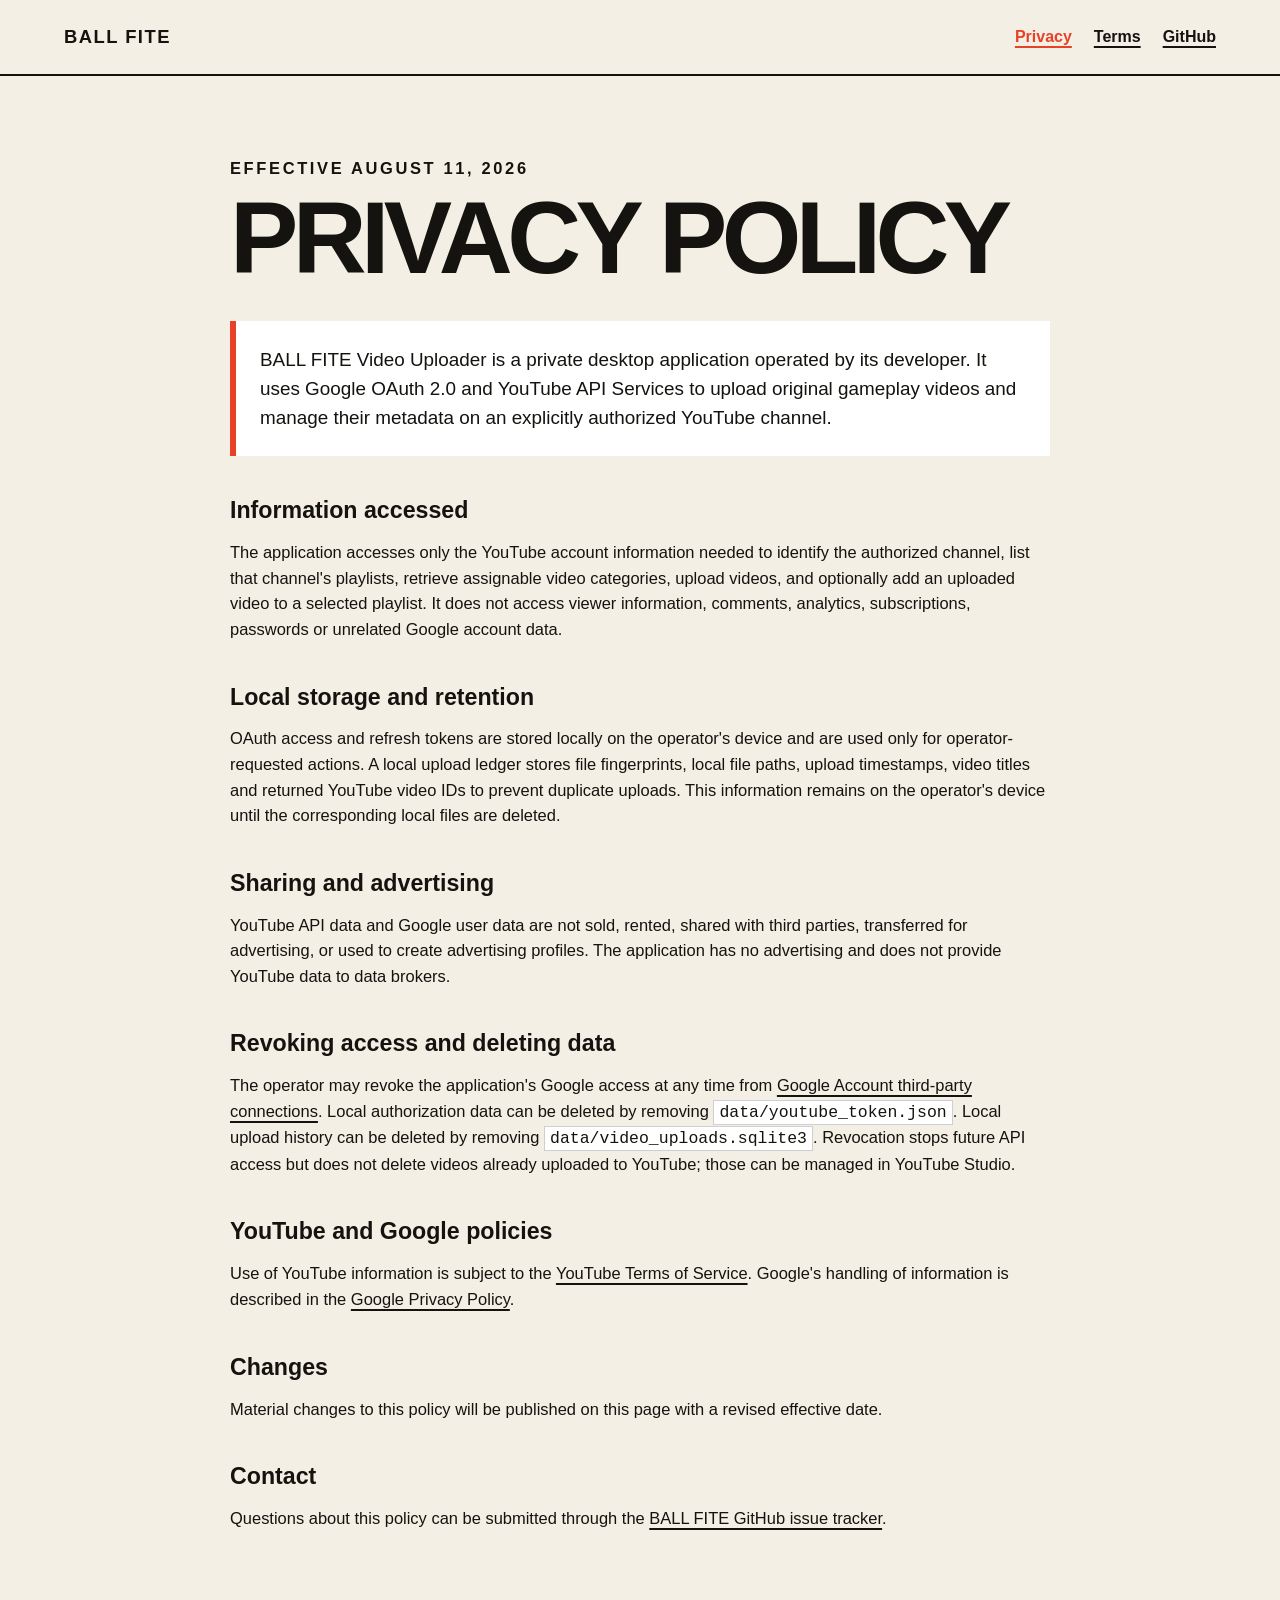
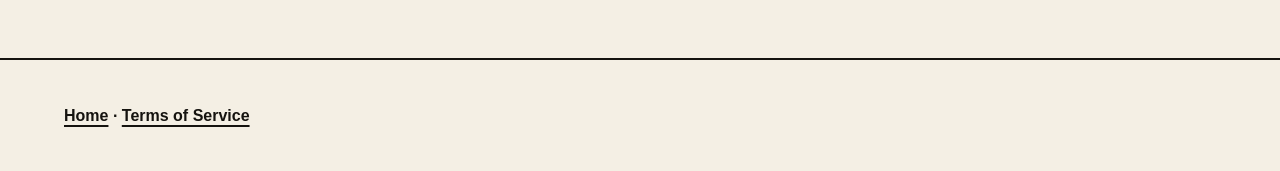
==== privacy.html @ 96cae881 "Publish BALL FITE uploader audit site" ====
<!doctype html>
<html lang="en">
<head>
  <meta charset="utf-8">
  <meta name="viewport" content="width=device-width, initial-scale=1">
  <title>Privacy Policy — BALL FITE Video Uploader</title>
  <link rel="stylesheet" href="styles.css">
</head>
<body>
  <header class="nav">
    <a class="brand" href="index.html">BALL FITE</a>
    <nav><a aria-current="page" href="privacy.html">Privacy</a><a href="terms.html">Terms</a><a href="https://github.com/chavaloart/circle-fight">GitHub</a></nav>
  </header>
  <main class="legal">
    <p class="eyebrow">EFFECTIVE AUGUST 11, 2026</p>
    <h1>Privacy Policy</h1>
    <p class="summary">BALL FITE Video Uploader is a private desktop application operated by its developer. It uses Google OAuth 2.0 and YouTube API Services to upload original gameplay videos and manage their metadata on an explicitly authorized YouTube channel.</p>

    <h2>Information accessed</h2>
    <p>The application accesses only the YouTube account information needed to identify the authorized channel, list that channel's playlists, retrieve assignable video categories, upload videos, and optionally add an uploaded video to a selected playlist. It does not access viewer information, comments, analytics, subscriptions, passwords or unrelated Google account data.</p>

    <h2>Local storage and retention</h2>
    <p>OAuth access and refresh tokens are stored locally on the operator's device and are used only for operator-requested actions. A local upload ledger stores file fingerprints, local file paths, upload timestamps, video titles and returned YouTube video IDs to prevent duplicate uploads. This information remains on the operator's device until the corresponding local files are deleted.</p>

    <h2>Sharing and advertising</h2>
    <p>YouTube API data and Google user data are not sold, rented, shared with third parties, transferred for advertising, or used to create advertising profiles. The application has no advertising and does not provide YouTube data to data brokers.</p>

    <h2>Revoking access and deleting data</h2>
    <p>The operator may revoke the application's Google access at any time from <a href="https://myaccount.google.com/connections">Google Account third-party connections</a>. Local authorization data can be deleted by removing <code>data/youtube_token.json</code>. Local upload history can be deleted by removing <code>data/video_uploads.sqlite3</code>. Revocation stops future API access but does not delete videos already uploaded to YouTube; those can be managed in YouTube Studio.</p>

    <h2>YouTube and Google policies</h2>
    <p>Use of YouTube information is subject to the <a href="https://www.youtube.com/t/terms">YouTube Terms of Service</a>. Google's handling of information is described in the <a href="https://policies.google.com/privacy">Google Privacy Policy</a>.</p>

    <h2>Changes</h2>
    <p>Material changes to this policy will be published on this page with a revised effective date.</p>

    <h2>Contact</h2>
    <p>Questions about this policy can be submitted through the <a href="https://github.com/chavaloart/circle-fight/issues">BALL FITE GitHub issue tracker</a>.</p>
  </main>
  <footer><p><a href="index.html">Home</a> · <a href="terms.html">Terms of Service</a></p></footer>
</body>
</html>
---- styles.css ----
:root {
  --ink: #15130f;
  --paper: #f4efe4;
  --red: #e74128;
  --yellow: #ffd447;
  --line: rgba(21, 19, 15, .2);
}
* { box-sizing: border-box; }
html { color: var(--ink); background: var(--paper); font-family: Arial, Helvetica, sans-serif; line-height: 1.55; }
body { margin: 0; }
a { color: inherit; text-decoration-thickness: 2px; text-underline-offset: 4px; }
.nav { min-height: 76px; display: flex; align-items: center; justify-content: space-between; gap: 24px; padding: 18px clamp(20px, 5vw, 72px); border-bottom: 2px solid var(--ink); }
.brand { font-size: 1.15rem; font-weight: 900; letter-spacing: .08em; text-decoration: none; }
nav { display: flex; flex-wrap: wrap; gap: 22px; font-weight: 700; }
nav a[aria-current="page"] { color: var(--red); }
main { width: min(1180px, calc(100% - 40px)); margin: 0 auto; }
.hero { min-height: 600px; padding: clamp(70px, 10vw, 140px) 0 90px; position: relative; }
.hero::after { content: ""; position: absolute; right: 2%; top: 18%; width: min(30vw, 340px); aspect-ratio: 1; border: 3px solid var(--ink); border-radius: 50%; background: var(--yellow); box-shadow: 18px 18px 0 var(--red); z-index: -1; }
.eyebrow { margin: 0 0 12px; font-size: .78rem; font-weight: 900; letter-spacing: .16em; }
h1 { margin: 0; max-width: 850px; font-size: clamp(3.4rem, 9vw, 8rem); line-height: .85; letter-spacing: -.055em; text-transform: uppercase; }
h1 span { color: var(--red); }
.lede { max-width: 650px; margin: 36px 0; font-size: clamp(1.15rem, 2vw, 1.5rem); }
.actions { display: flex; flex-wrap: wrap; gap: 12px; }
.button { display: inline-block; padding: 13px 18px; color: white; background: var(--ink); border: 2px solid var(--ink); font-weight: 800; text-decoration: none; }
.button.secondary { color: var(--ink); background: transparent; }
.panel, .api-note { display: grid; grid-template-columns: 1fr 1.4fr; gap: 42px; padding: 56px; border: 2px solid var(--ink); background: white; }
.panel h2, .api-note h2, .cards h2, .legal h2 { margin: 0 0 12px; line-height: 1.1; }
.panel p { margin: 0; font-size: 1.1rem; }
.cards { display: grid; grid-template-columns: repeat(3, 1fr); gap: 0; margin: 28px 0; border: 2px solid var(--ink); background: var(--yellow); }
.cards article { padding: 34px; border-right: 2px solid var(--ink); }
.cards article:last-child { border-right: 0; }
.cards span { font-weight: 900; color: var(--red); }
.api-note { grid-template-columns: auto 1fr; align-items: center; margin-bottom: 80px; background: var(--red); color: white; }
.play { display: grid; place-items: center; width: 82px; height: 58px; border-radius: 16px; color: var(--red); background: white; font-size: 1.7rem; }
.api-note p { max-width: 760px; }
.legal { max-width: 820px; padding: 80px 0 110px; }
.legal h1 { margin-bottom: 40px; font-size: clamp(3rem, 8vw, 6.5rem); }
.legal h2 { margin-top: 42px; font-size: 1.45rem; }
.legal p, .legal li { font-size: 1.03rem; }
.legal .summary { padding: 24px; border-left: 6px solid var(--red); background: white; font-size: 1.18rem; }
code { padding: 2px 5px; background: white; border: 1px solid var(--line); }
footer { display: flex; justify-content: space-between; gap: 24px; padding: 28px clamp(20px, 5vw, 72px); border-top: 2px solid var(--ink); font-weight: 700; }
@media (max-width: 720px) {
  .hero::after { opacity: .3; width: 240px; }
  .panel, .api-note { grid-template-columns: 1fr; padding: 30px; }
  .cards { grid-template-columns: 1fr; }
  .cards article { border-right: 0; border-bottom: 2px solid var(--ink); }
  .cards article:last-child { border-bottom: 0; }
  footer { display: block; }
}
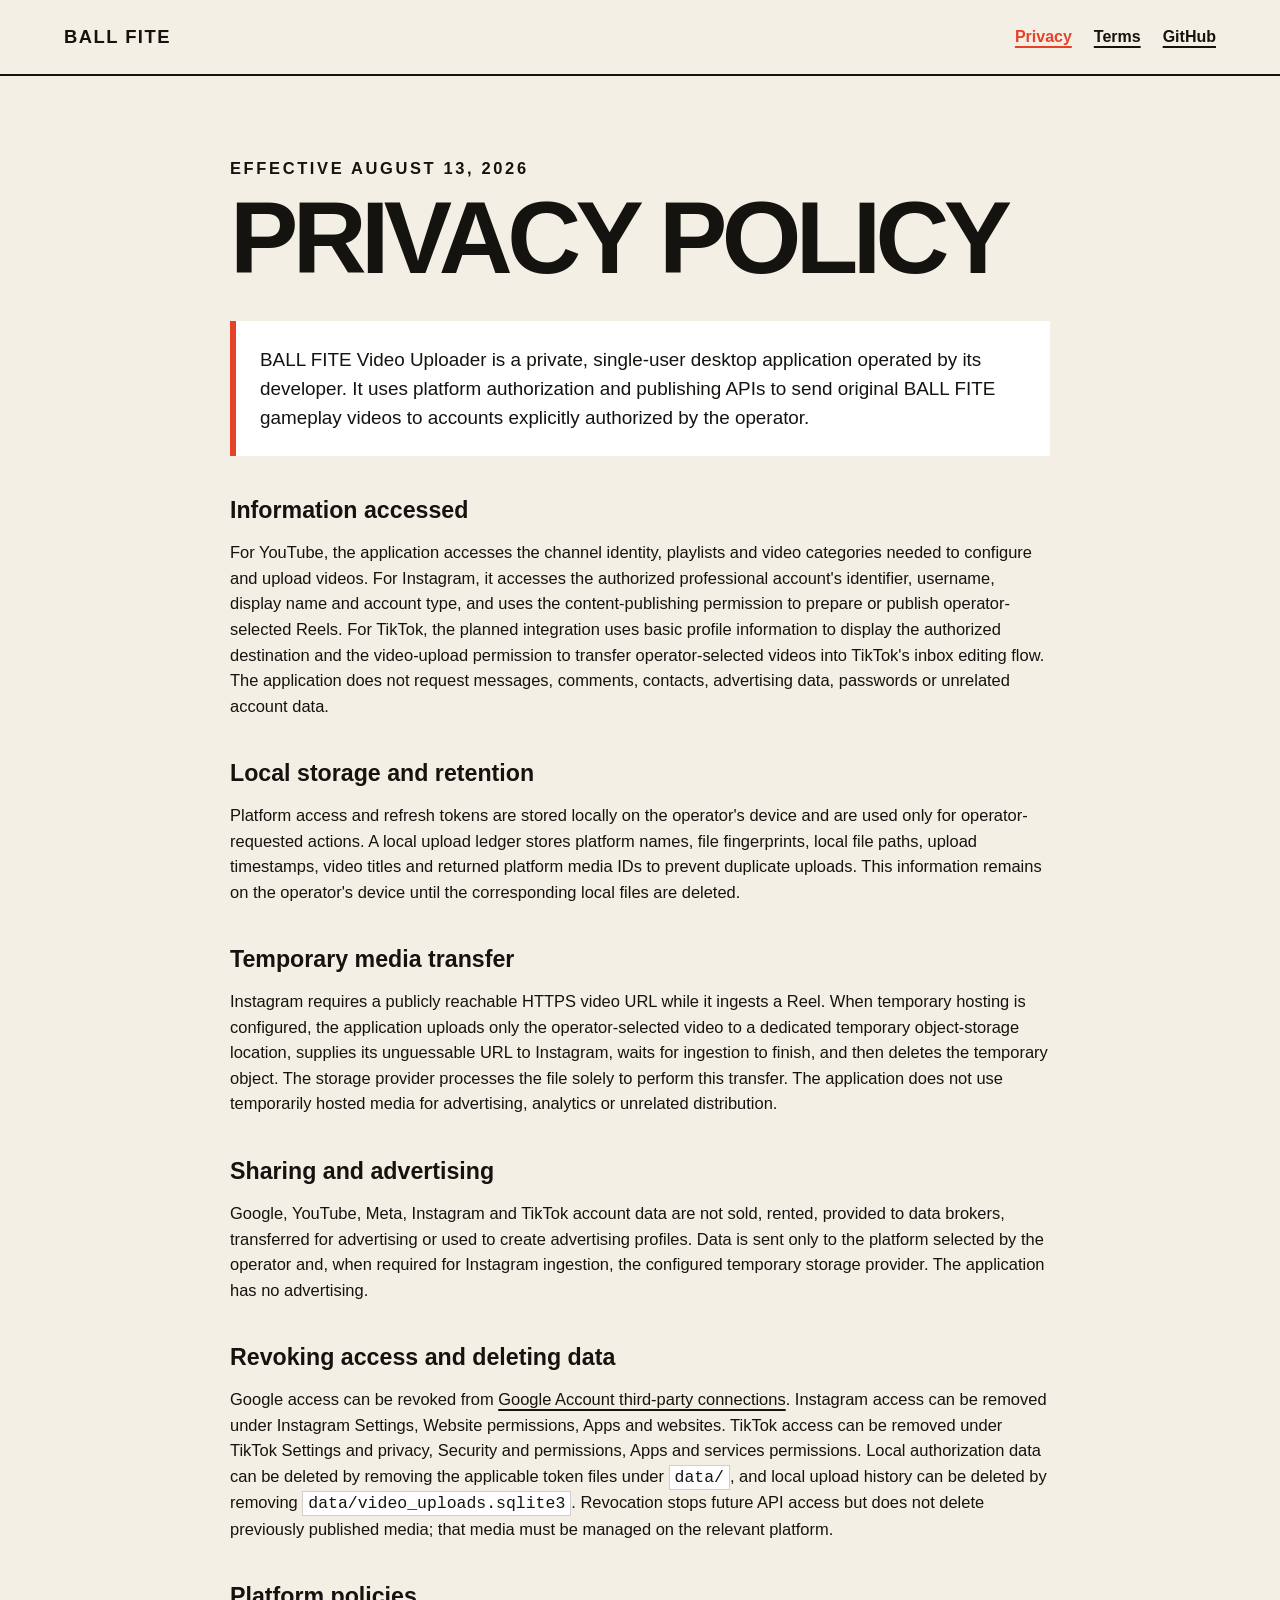
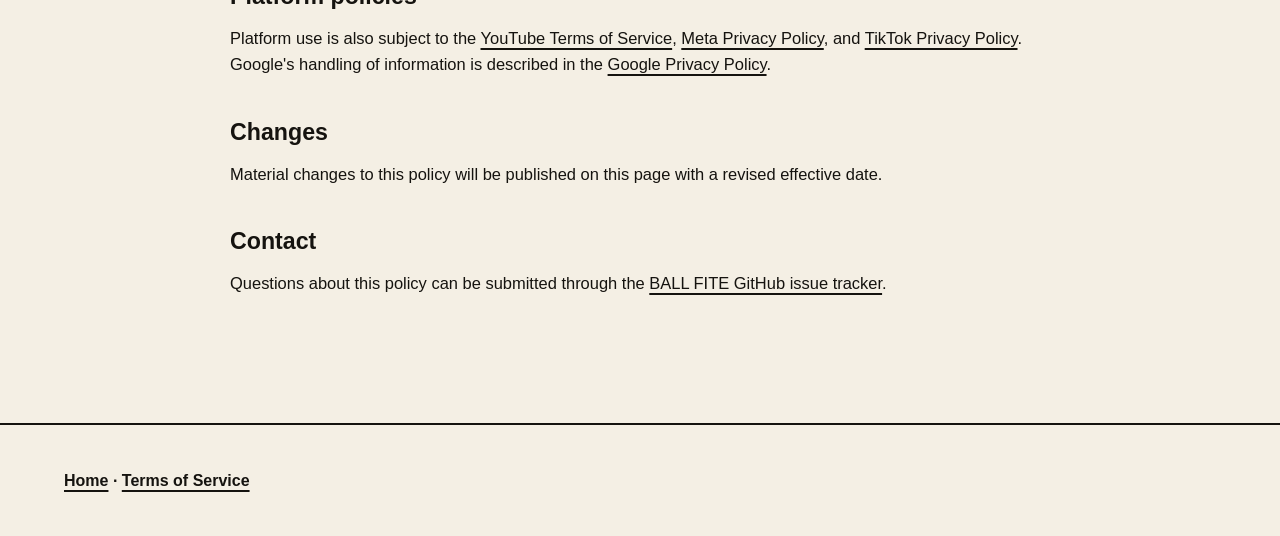
==== commit 7cab27a3: "Document Instagram and TikTok data use" ====
--- a/privacy.html
+++ b/privacy.html
@@ -12,24 +12,27 @@
     <nav><a aria-current="page" href="privacy.html">Privacy</a><a href="terms.html">Terms</a><a href="https://github.com/chavaloart/circle-fight">GitHub</a></nav>
   </header>
   <main class="legal">
-    <p class="eyebrow">EFFECTIVE AUGUST 11, 2026</p>
+    <p class="eyebrow">EFFECTIVE AUGUST 13, 2026</p>
     <h1>Privacy Policy</h1>
-    <p class="summary">BALL FITE Video Uploader is a private desktop application operated by its developer. It uses Google OAuth 2.0 and YouTube API Services to upload original gameplay videos and manage their metadata on an explicitly authorized YouTube channel.</p>
+    <p class="summary">BALL FITE Video Uploader is a private, single-user desktop application operated by its developer. It uses platform authorization and publishing APIs to send original BALL FITE gameplay videos to accounts explicitly authorized by the operator.</p>
 
     <h2>Information accessed</h2>
-    <p>The application accesses only the YouTube account information needed to identify the authorized channel, list that channel's playlists, retrieve assignable video categories, upload videos, and optionally add an uploaded video to a selected playlist. It does not access viewer information, comments, analytics, subscriptions, passwords or unrelated Google account data.</p>
+    <p>For YouTube, the application accesses the channel identity, playlists and video categories needed to configure and upload videos. For Instagram, it accesses the authorized professional account's identifier, username, display name and account type, and uses the content-publishing permission to prepare or publish operator-selected Reels. For TikTok, the planned integration uses basic profile information to display the authorized destination and the video-upload permission to transfer operator-selected videos into TikTok's inbox editing flow. The application does not request messages, comments, contacts, advertising data, passwords or unrelated account data.</p>
 
     <h2>Local storage and retention</h2>
-    <p>OAuth access and refresh tokens are stored locally on the operator's device and are used only for operator-requested actions. A local upload ledger stores file fingerprints, local file paths, upload timestamps, video titles and returned YouTube video IDs to prevent duplicate uploads. This information remains on the operator's device until the corresponding local files are deleted.</p>
+    <p>Platform access and refresh tokens are stored locally on the operator's device and are used only for operator-requested actions. A local upload ledger stores platform names, file fingerprints, local file paths, upload timestamps, video titles and returned platform media IDs to prevent duplicate uploads. This information remains on the operator's device until the corresponding local files are deleted.</p>
+
+    <h2>Temporary media transfer</h2>
+    <p>Instagram requires a publicly reachable HTTPS video URL while it ingests a Reel. When temporary hosting is configured, the application uploads only the operator-selected video to a dedicated temporary object-storage location, supplies its unguessable URL to Instagram, waits for ingestion to finish, and then deletes the temporary object. The storage provider processes the file solely to perform this transfer. The application does not use temporarily hosted media for advertising, analytics or unrelated distribution.</p>
 
     <h2>Sharing and advertising</h2>
-    <p>YouTube API data and Google user data are not sold, rented, shared with third parties, transferred for advertising, or used to create advertising profiles. The application has no advertising and does not provide YouTube data to data brokers.</p>
+    <p>Google, YouTube, Meta, Instagram and TikTok account data are not sold, rented, provided to data brokers, transferred for advertising or used to create advertising profiles. Data is sent only to the platform selected by the operator and, when required for Instagram ingestion, the configured temporary storage provider. The application has no advertising.</p>
 
     <h2>Revoking access and deleting data</h2>
-    <p>The operator may revoke the application's Google access at any time from <a href="https://myaccount.google.com/connections">Google Account third-party connections</a>. Local authorization data can be deleted by removing <code>data/youtube_token.json</code>. Local upload history can be deleted by removing <code>data/video_uploads.sqlite3</code>. Revocation stops future API access but does not delete videos already uploaded to YouTube; those can be managed in YouTube Studio.</p>
+    <p>Google access can be revoked from <a href="https://myaccount.google.com/connections">Google Account third-party connections</a>. Instagram access can be removed under Instagram Settings, Website permissions, Apps and websites. TikTok access can be removed under TikTok Settings and privacy, Security and permissions, Apps and services permissions. Local authorization data can be deleted by removing the applicable token files under <code>data/</code>, and local upload history can be deleted by removing <code>data/video_uploads.sqlite3</code>. Revocation stops future API access but does not delete previously published media; that media must be managed on the relevant platform.</p>
 
-    <h2>YouTube and Google policies</h2>
-    <p>Use of YouTube information is subject to the <a href="https://www.youtube.com/t/terms">YouTube Terms of Service</a>. Google's handling of information is described in the <a href="https://policies.google.com/privacy">Google Privacy Policy</a>.</p>
+    <h2>Platform policies</h2>
+    <p>Platform use is also subject to the <a href="https://www.youtube.com/t/terms">YouTube Terms of Service</a>, <a href="https://privacycenter.instagram.com/policy/">Meta Privacy Policy</a>, and <a href="https://www.tiktok.com/legal/page/eea/privacy-policy/en">TikTok Privacy Policy</a>. Google's handling of information is described in the <a href="https://policies.google.com/privacy">Google Privacy Policy</a>.</p>
 
     <h2>Changes</h2>
     <p>Material changes to this policy will be published on this page with a revised effective date.</p>
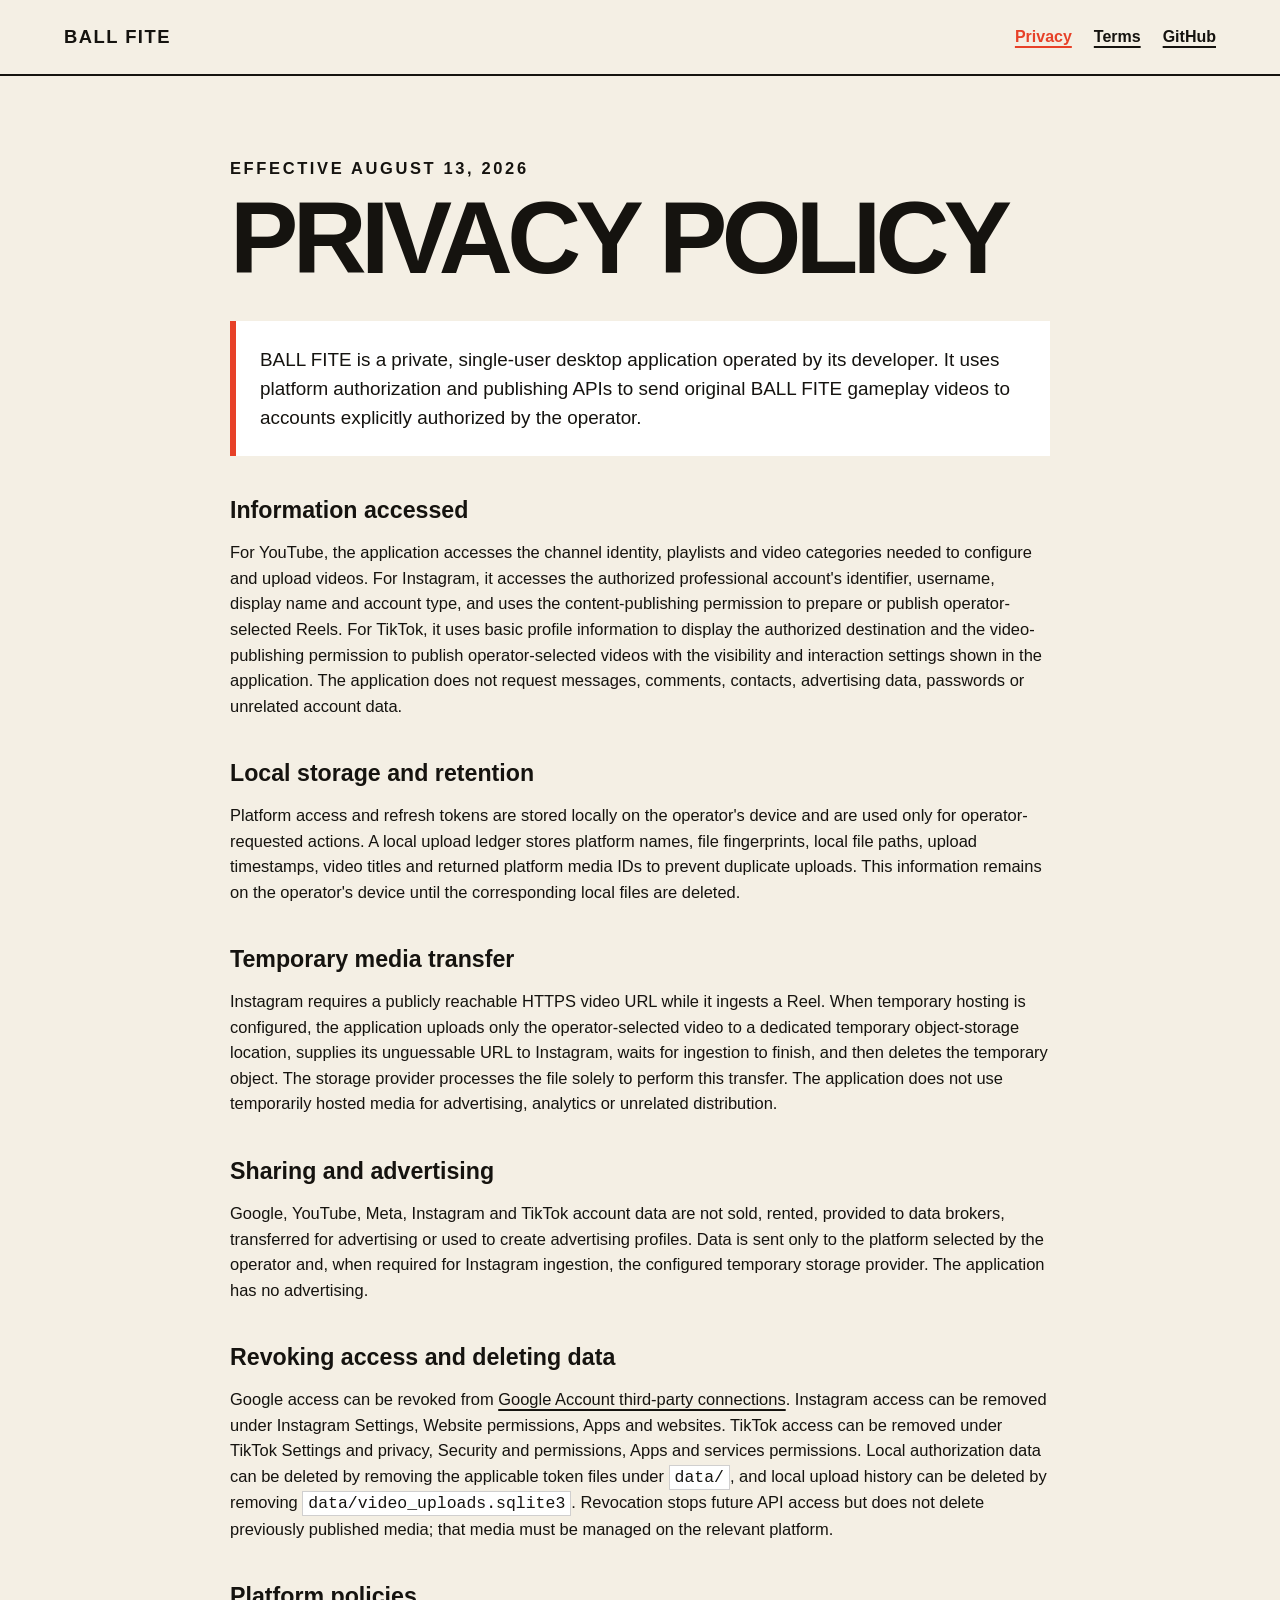
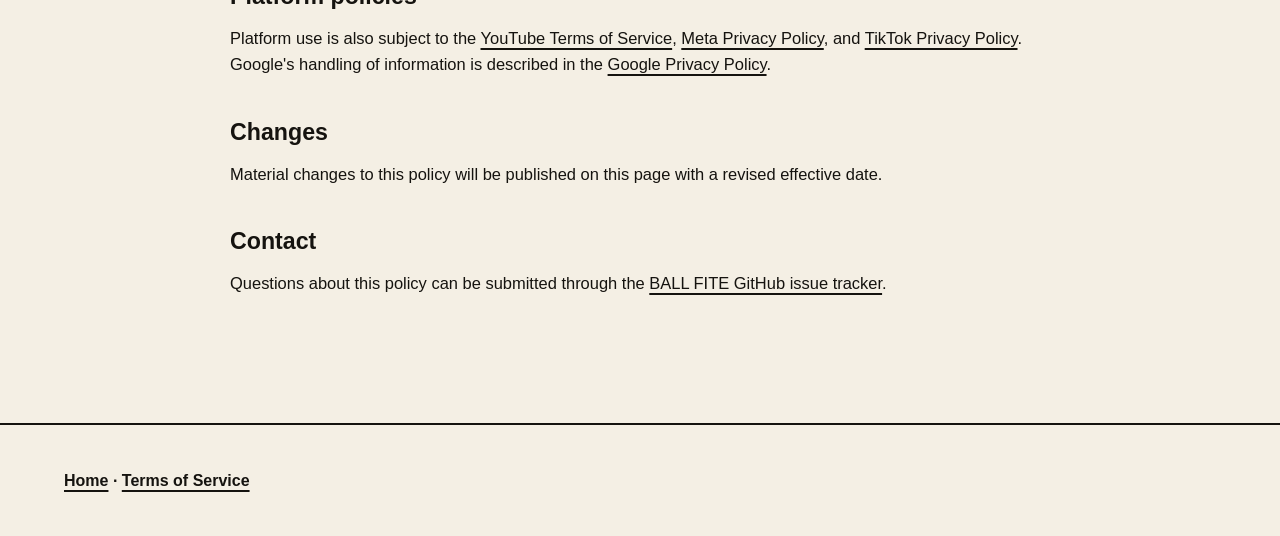
==== commit 95e4b614: "Match TikTok app branding to BALL FITE" ====
--- a/privacy.html
+++ b/privacy.html
@@ -3,7 +3,7 @@
 <head>
   <meta charset="utf-8">
   <meta name="viewport" content="width=device-width, initial-scale=1">
-  <title>Privacy Policy — BALL FITE Video Uploader</title>
+  <title>BALL FITE</title>
   <link rel="stylesheet" href="styles.css">
 </head>
 <body>
@@ -14,10 +14,10 @@
   <main class="legal">
     <p class="eyebrow">EFFECTIVE AUGUST 13, 2026</p>
     <h1>Privacy Policy</h1>
-    <p class="summary">BALL FITE Video Uploader is a private, single-user desktop application operated by its developer. It uses platform authorization and publishing APIs to send original BALL FITE gameplay videos to accounts explicitly authorized by the operator.</p>
+    <p class="summary">BALL FITE is a private, single-user desktop application operated by its developer. It uses platform authorization and publishing APIs to send original BALL FITE gameplay videos to accounts explicitly authorized by the operator.</p>
 
     <h2>Information accessed</h2>
-    <p>For YouTube, the application accesses the channel identity, playlists and video categories needed to configure and upload videos. For Instagram, it accesses the authorized professional account's identifier, username, display name and account type, and uses the content-publishing permission to prepare or publish operator-selected Reels. For TikTok, the planned integration uses basic profile information to display the authorized destination and the video-upload permission to transfer operator-selected videos into TikTok's inbox editing flow. The application does not request messages, comments, contacts, advertising data, passwords or unrelated account data.</p>
+    <p>For YouTube, the application accesses the channel identity, playlists and video categories needed to configure and upload videos. For Instagram, it accesses the authorized professional account's identifier, username, display name and account type, and uses the content-publishing permission to prepare or publish operator-selected Reels. For TikTok, it uses basic profile information to display the authorized destination and the video-publishing permission to publish operator-selected videos with the visibility and interaction settings shown in the application. The application does not request messages, comments, contacts, advertising data, passwords or unrelated account data.</p>
 
     <h2>Local storage and retention</h2>
     <p>Platform access and refresh tokens are stored locally on the operator's device and are used only for operator-requested actions. A local upload ledger stores platform names, file fingerprints, local file paths, upload timestamps, video titles and returned platform media IDs to prevent duplicate uploads. This information remains on the operator's device until the corresponding local files are deleted.</p>
